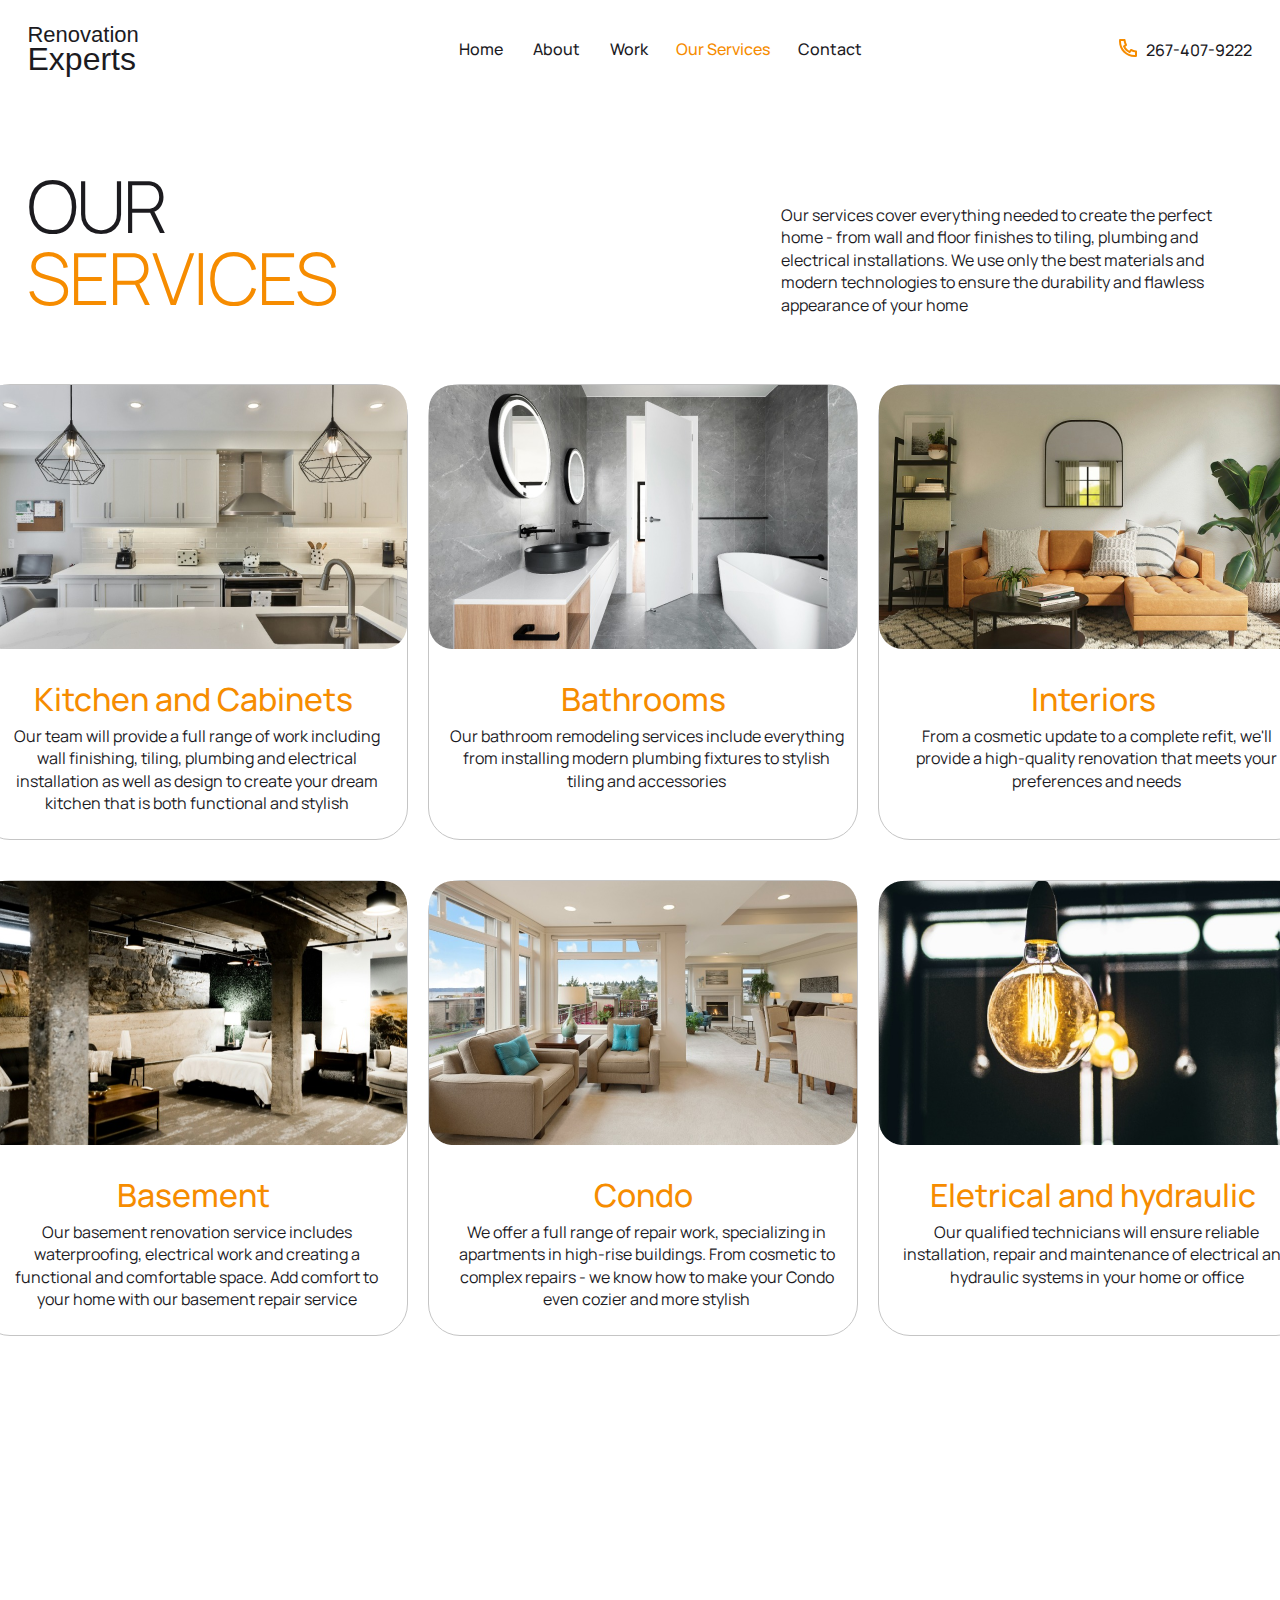
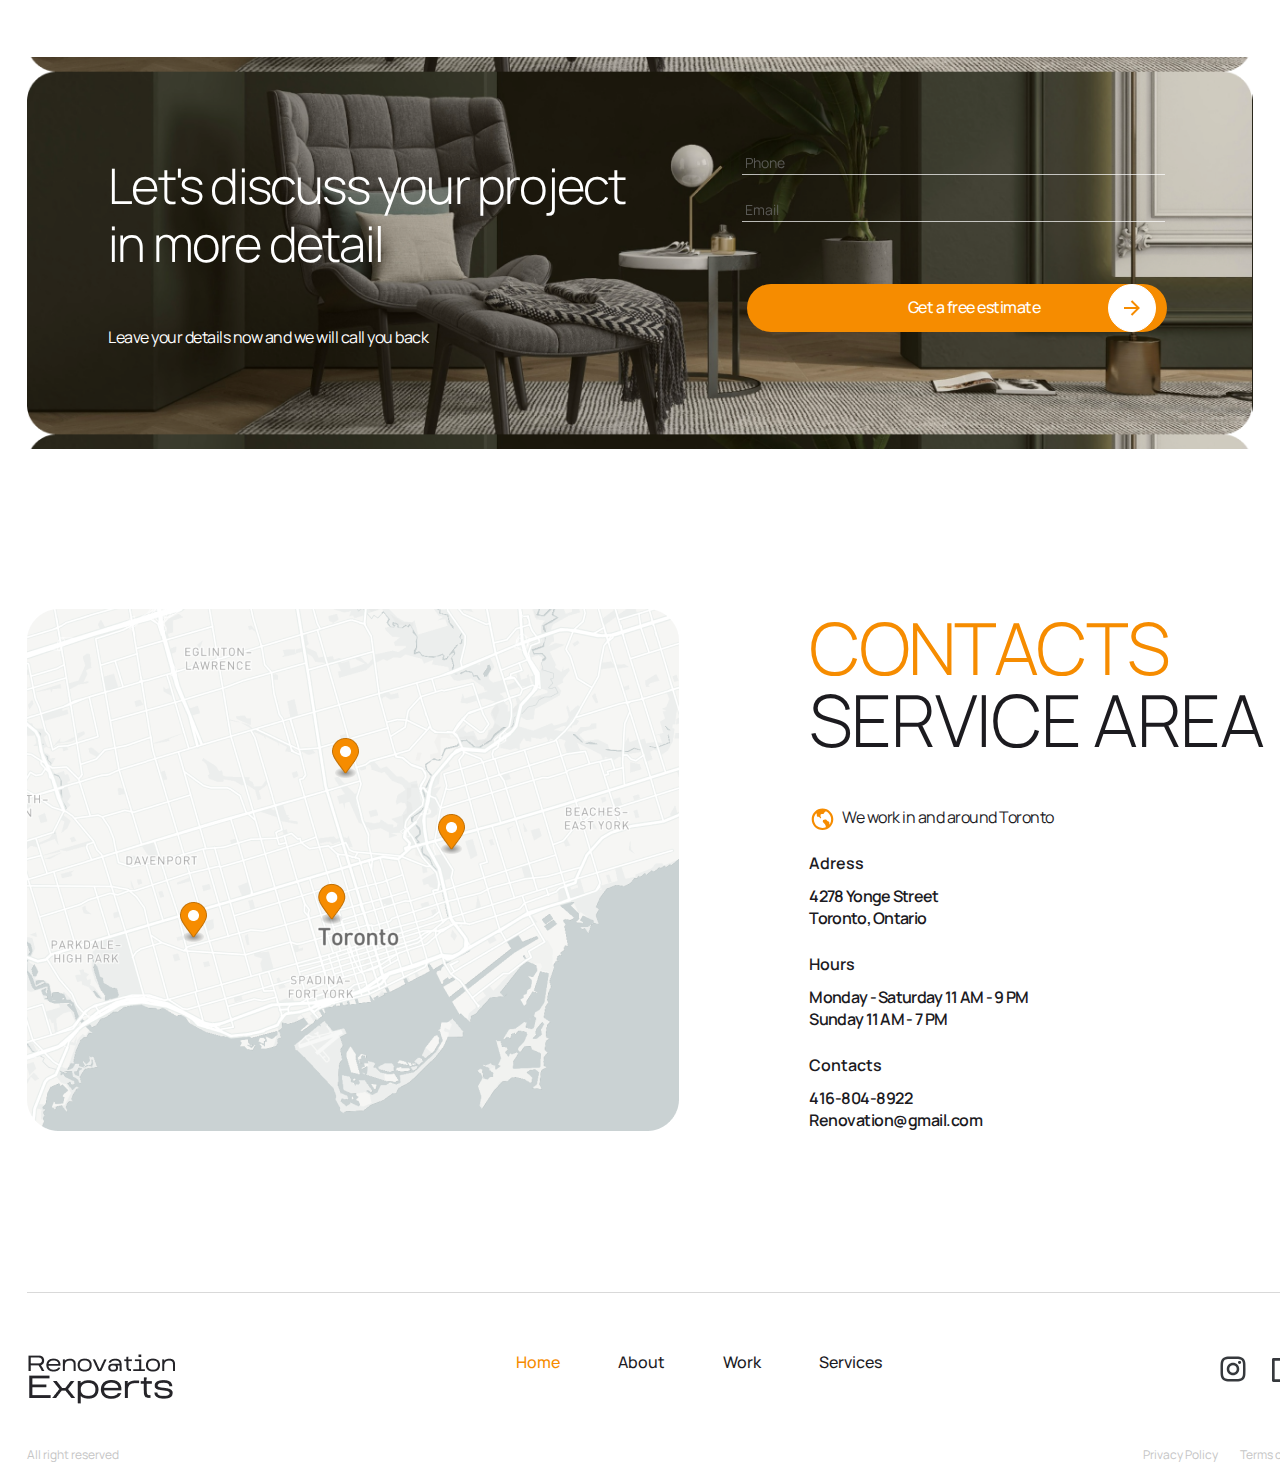
==== service.html @ d29ca3a8 "added main files" ====
<!DOCTYPE html>
<html lang="en">
<head>
	<meta charset="UTF-8">
	<meta name="viewport" content="width=device-width, initial-scale=1.0">
	<title>Renovation Experts</title>
	<link href="https://fonts.cdnfonts.com/css/kharkiv-tone" rel="stylesheet">
	<link rel="preconnect" href="https://fonts.googleapis.com">
	<link rel="preconnect" href="https://fonts.gstatic.com" crossorigin>
	<link href="https://fonts.googleapis.com/css2?family=Manrope:wght@200..800&display=swap" rel="stylesheet">
	<link href="https://fonts.cdnfonts.com/css/manrope" rel="stylesheet">
	<link rel="stylesheet" href="./styles/index.css">
	<link rel="stylesheet" href="./styles/service.css">
</head>
<body>
<div class="wrapper">
	<header>
		<p>Renovation <br><span>Experts</span></p>
		<p class="header-title"></p>
		<div class="navigation">
			<nav>
				<ul>
					<li class="burger_link">
						<a href="./index.html">Home</a>
					</li>
					<li class="burger_link"><a href="./index.html#About">About</a></li>
					<li class="burger_link"><a href="./index.html#Work">Work</a></li>
					<li class="burger_link nav-link"><a href="#Services" class="active">Our Services</a></li>
					<li class="burger_link nav-link"><a href="#Contact">Contact</a></li>
				</ul>
			</nav>
			<div class="phone"><span></span><a href="tel:267-407-9222" target="_blank">267-407-9222</a></div>
		</div>
	</header>
	<main class="service" id="Services">
		<div class="service-content">
			<h2>Our<span> Services</span></h2>
			<p class="service-title">Our services cover everything needed to create the perfect home - from wall and floor
				finishes to tiling, plumbing and electrical installations. We use only the best materials and modern
				technologies to ensure the durability and flawless appearance of your home</p>
		</div>
		<div class="service-box">
			<div class="service-border">
				<img src="./assets/img-10.png" alt="image-10">
				<h4 class="names">Kitchen and Cabinets</h4>
				<p class="description">Our team will provide a full range of work including wall finishing, tiling, plumbing and
					electrical installation as well as design to create your dream kitchen that is both functional and stylish</p>
			</div>
			<div class="service-border">
				<img src="./assets/img-11.png" alt="image-11">
				<h4 class="names">Bathrooms</h4>
				<p class="description">Our bathroom remodeling services include everything from installing modern plumbing
					fixtures to stylish tiling and accessories</p>
			</div>
			<div class="service-border">
				<img src="./assets/img-12.png" alt="image-12">
				<h4 class="names">Interiors</h4>
				<p class="description">From a cosmetic update to a complete refit, we'll provide a high-quality renovation that
					meets your preferences and needs</p>
			</div>
			<div class="service-border">
				<img src="./assets/img-13.png" alt="image-13">
				<h4 class="names">Basement</h4>
				<p class="description">Our basement renovation service includes waterproofing, electrical work and creating a
					functional and comfortable space. Add comfort to your home with our basement repair service</p>
			</div>
			<div class="service-border">
				<img src="./assets/img-14.png" alt="image-14">
				<h4 class="names">Condo</h4>
				<p class="description">We offer a full range of repair work, specializing in apartments in high-rise buildings.
					From cosmetic to complex repairs - we know how to make your Condo even cozier and more stylish</p>
			</div>
			<div class="service-border">
				<img src="./assets/img-15.png" alt="image-15">
				<h4 class="names">Eletrical and hydraulic</h4>
				<p class="description">Our qualified technicians will ensure reliable installation, repair and maintenance of
					electrical and hydraulic systems in your home or office</p>
			</div>
		</div>
	</main>
	<div class="information">
		<div class="call-back">
			<p class="discuss">Let's discuss your project in more detail</p>
			<p class="details">Leave your details now and we will call you back</p>
		</div>
		<form class="form" action="#" id="myForm" method="POST">
			<label for="phoneInput"></label>
			<input type="tel" id="phoneInput" pattern="[0-9]*" title="Please enter only digits" placeholder="Phone"
						 onfocus="clearValue(this)" onblur="resetValue(this)" required>

			<label for="emailInput"></label>
			<input type="email" id="emailInput" pattern="[a-zA-Z0-9._%+-]+@[a-zA-Z0-9.-]+\.[a-zA-Z]{2,}"
						 title="Please enter a valid email address" placeholder="Email" onfocus="clearValue(this)"
						 onblur="resetValue(this)" required>
			<button class="form-btn" type="submit">Get a free estimate
				<svg width="48" height="48" viewBox="0 0 48 48" fill="none" xmlns="http://www.w3.org/2000/svg">
					<rect x="0.5" y="0.5" width="47" height="47" rx="23.5" fill="white"/>
					<rect x="0.5" y="0.5" width="47" height="47" rx="23.5" stroke="white"/>
					<g clip-path="url(#clip0_41_65)">
						<path
							d="M28.172 22.9999L22.808 17.6359L24.222 16.2219L32 23.9999L24.222 31.7779L22.808 30.3639L28.172 24.9999H16V22.9999H28.172Z"
							fill="#F68C00"/>
					</g>
					<defs>
						<clipPath id="clip0_41_65">
							<rect width="24" height="24" fill="white" transform="translate(12 12)"/>
						</clipPath>
					</defs>
				</svg>
			</button>
		</form>
	</div>
	<section id="Contact" class="our-contacts">
		<div class="contacts">
			<div>
				<img src="./assets/img-9.png" alt="image-9">
			</div>
			<div class="contacts-wrapper">
				<h2><span>contacts</span><br>
					service area</h2>
				<p class="city">
					<svg width="24" height="25" viewBox="0 0 24 25" fill="#F68C00" xmlns="http://www.w3.org/2000/svg">
						<mask id="mask0_1_229" mask-type="luminance" maskUnits="userSpaceOnUse" x="0" y="0" width="24" height="25">
							<path d="M24 0.326H0V24.326H24V0.326Z" fill="white"/>
						</mask>
						<g mask="url(#mask0_1_229)">
							<path
								d="M6.235 6.77917C4.96 8.10246 4.1795 9.82432 4.02457 11.6553C3.86964 13.4864 4.34977 15.3149 5.38426 16.8336C6.41874 18.3523 7.94451 19.4686 9.70511 19.9948C11.4657 20.521 13.3538 20.4251 15.052 19.7232C15.167 18.9732 14.915 18.2532 14.812 18.0012C14.582 17.4412 13.824 16.4842 12.559 15.1572C12.221 14.8022 12.243 14.5292 12.364 13.7202L12.377 13.6292C12.459 13.0752 12.597 12.7472 14.462 12.4512C15.41 12.3012 15.659 12.6792 16.004 13.2042L16.12 13.3762C16.448 13.8562 16.691 13.9662 17.058 14.1322C17.223 14.2072 17.428 14.3022 17.703 14.4572C18.355 14.8302 18.355 15.2512 18.355 16.1732V16.2782C18.355 16.6692 18.317 17.0132 18.257 17.3122C19.0244 16.3491 19.5591 15.2219 19.8196 14.0184C20.0801 12.8148 20.0593 11.5674 19.7588 10.3732C19.4584 9.17901 18.8863 8.07028 18.0873 7.13331C17.2883 6.19634 16.2838 5.45643 15.152 4.97117C14.599 5.34417 13.84 5.87317 13.575 6.23617C13.44 6.42117 13.248 7.36817 12.625 7.44617C12.463 7.46617 12.244 7.45217 12.012 7.43717C11.39 7.39717 10.54 7.34217 10.268 8.08117C10.095 8.54917 10.065 9.82117 10.624 10.4812C10.714 10.5862 10.731 10.7812 10.67 11.0002C10.59 11.2872 10.429 11.4622 10.378 11.4982C10.282 11.4422 10.09 11.2192 9.959 11.0682C9.646 10.7032 9.254 10.2482 8.748 10.1082C8.564 10.0572 8.362 10.0152 8.165 9.97317C7.616 9.85817 6.995 9.72717 6.85 9.41917C6.744 9.19317 6.745 8.88217 6.745 8.55417C6.745 8.13717 6.745 7.66617 6.541 7.20917C6.47008 7.04608 6.36585 6.89961 6.235 6.77917ZM12 22.3262C6.477 22.3262 2 17.8492 2 12.3262C2 6.80317 6.477 2.32617 12 2.32617C17.523 2.32617 22 6.80317 22 12.3262C22 17.8492 17.523 22.3262 12 22.3262Z"/>
						</g>
					</svg>
					We work in and around Toronto
				</p>
				<p class="adress">Adress</p>
				<p class="main-city">4278 Yonge Street<br>
					Toronto, Ontario</p>
				<p class="hours">Hours</p>
				<p class="schedule">Monday - Saturday 11 AM - 9 PM<br>
					Sunday 11 AM - 7 PM</p>
				<p class="contact">Contacts</p>
				<p class="phone-email">416-804-8922<br>
					Renovation@gmail.com</p>
			</div>
		</div>
	</section>
	<footer class="footer">
		<div class="footer-wrapper">
			<img src="./assets/Frame%202.jpg" alt="">
			<p class="header-title"></p>
			<div class="navigation">
				<nav>
					<ul class="footer-nav">
						<li class="burger_link">
							<a href="./index.html" class="active">Home</a>
						</li>
						<li class="burger_link"><a href="./index.html#About">About</a></li>
						<li class="burger_link"><a href="./index.html#Work">Work</a></li>
						<li class="burger_link"><a href="#Services">Services</a></li>
					</ul>
				</nav>
				<div class="icon">
					<svg width="30" height="30" viewBox="0 0 30 30" fill="none" xmlns="http://www.w3.org/2000/svg">
						<g clip-path="url(#clip0_1_191)">
							<path
								d="M15 11.25C14.0054 11.25 13.0516 11.6451 12.3483 12.3483C11.6451 13.0516 11.25 14.0054 11.25 15C11.25 15.9946 11.6451 16.9484 12.3483 17.6517C13.0516 18.3549 14.0054 18.75 15 18.75C15.9946 18.75 16.9484 18.3549 17.6517 17.6517C18.3549 16.9484 18.75 15.9946 18.75 15C18.75 14.0054 18.3549 13.0516 17.6517 12.3483C16.9484 11.6451 15.9946 11.25 15 11.25ZM15 8.75C16.6576 8.75 18.2473 9.40848 19.4194 10.5806C20.5915 11.7527 21.25 13.3424 21.25 15C21.25 16.6576 20.5915 18.2473 19.4194 19.4194C18.2473 20.5915 16.6576 21.25 15 21.25C13.3424 21.25 11.7527 20.5915 10.5806 19.4194C9.40848 18.2473 8.75 16.6576 8.75 15C8.75 13.3424 9.40848 11.7527 10.5806 10.5806C11.7527 9.40848 13.3424 8.75 15 8.75ZM23.125 8.4375C23.125 8.8519 22.9604 9.24933 22.6674 9.54235C22.3743 9.83538 21.9769 10 21.5625 10C21.1481 10 20.7507 9.83538 20.4576 9.54235C20.1646 9.24933 20 8.8519 20 8.4375C20 8.0231 20.1646 7.62567 20.4576 7.33265C20.7507 7.03962 21.1481 6.875 21.5625 6.875C21.9769 6.875 22.3743 7.03962 22.6674 7.33265C22.9604 7.62567 23.125 8.0231 23.125 8.4375ZM15 5C11.9075 5 11.4025 5.00875 9.96375 5.0725C8.98375 5.11875 8.32625 5.25 7.71625 5.4875C7.17375 5.6975 6.7825 5.94875 6.36625 6.36625C5.97501 6.74425 5.67419 7.20573 5.48625 7.71625C5.24875 8.32875 5.1175 8.985 5.0725 9.96375C5.0075 11.3438 5 11.8263 5 15C5 18.0925 5.00875 18.5975 5.0725 20.0362C5.11875 21.015 5.25 21.6737 5.48625 22.2825C5.69875 22.8263 5.94875 23.2175 6.36375 23.6325C6.785 24.0525 7.17625 24.3037 7.71375 24.5112C8.33125 24.75 8.98875 24.8825 9.96375 24.9275C11.3438 24.9925 11.8263 25 15 25C18.0925 25 18.5975 24.9912 20.0362 24.9275C21.0138 24.8812 21.6725 24.75 22.2825 24.5138C22.8237 24.3025 23.2175 24.0513 23.6325 23.6362C24.0538 23.215 24.305 22.8238 24.5125 22.2863C24.75 21.67 24.8825 21.0112 24.9275 20.0362C24.9925 18.6562 25 18.1737 25 15C25 11.9075 24.9912 11.4025 24.9275 9.96375C24.8812 8.98625 24.75 8.32625 24.5125 7.71625C24.3241 7.20625 24.0238 6.74495 23.6337 6.36625C23.2559 5.97481 22.7944 5.67396 22.2837 5.48625C21.6712 5.24875 21.0138 5.1175 20.0362 5.0725C18.6562 5.0075 18.1737 5 15 5ZM15 2.5C18.3962 2.5 18.82 2.5125 20.1525 2.575C21.4837 2.6375 22.39 2.84625 23.1875 3.15625C24.0125 3.47375 24.7075 3.90375 25.4025 4.5975C26.0381 5.22237 26.5299 5.97824 26.8438 6.8125C27.1525 7.60875 27.3625 8.51625 27.425 9.8475C27.4838 11.18 27.5 11.6038 27.5 15C27.5 18.3962 27.4875 18.82 27.425 20.1525C27.3625 21.4837 27.1525 22.39 26.8438 23.1875C26.5308 24.0222 26.0389 24.7783 25.4025 25.4025C24.7775 26.0379 24.0216 26.5297 23.1875 26.8438C22.3912 27.1525 21.4837 27.3625 20.1525 27.425C18.82 27.4838 18.3962 27.5 15 27.5C11.6038 27.5 11.18 27.4875 9.8475 27.425C8.51625 27.3625 7.61 27.1525 6.8125 26.8438C5.97791 26.5306 5.22191 26.0387 4.5975 25.4025C3.96176 24.7777 3.46991 24.0218 3.15625 23.1875C2.84625 22.3912 2.6375 21.4837 2.575 20.1525C2.51625 18.82 2.5 18.3962 2.5 15C2.5 11.6038 2.5125 11.18 2.575 9.8475C2.6375 8.515 2.84625 7.61 3.15625 6.8125C3.46905 5.97772 3.961 5.22165 4.5975 4.5975C5.22209 3.96154 5.97804 3.46966 6.8125 3.15625C7.61 2.84625 8.515 2.6375 9.8475 2.575C11.18 2.51625 11.6038 2.5 15 2.5Z"
								fill="#36393D"/>
						</g>
						<defs>
							<clipPath id="clip0_1_191">
								<rect width="30" height="30" fill="white"/>
							</clipPath>
						</defs>
					</svg>
					<svg width="32" height="32" viewBox="0 0 32 32" fill="none" xmlns="http://www.w3.org/2000/svg">
						<path
							d="M18.6667 25.3333H25.3333V6.66667H6.66667V25.3333H16V18.6667H13.3333V16H16V13.7947C16 12.012 16.1867 11.3653 16.5333 10.7133C16.8748 10.0682 17.4026 9.54092 18.048 9.2C18.5573 8.92667 19.1907 8.76267 20.2973 8.692C20.736 8.664 21.304 8.69867 22.0013 8.79867V11.332H21.3333C20.1107 11.332 19.6053 11.3893 19.304 11.5507C19.1242 11.6431 18.9778 11.7895 18.8853 11.9693C18.7253 12.2707 18.6667 12.5693 18.6667 13.7933V16H22L21.3333 18.6667H18.6667V25.3333ZM5.33333 4H26.6667C27.0203 4 27.3594 4.14048 27.6095 4.39052C27.8595 4.64057 28 4.97971 28 5.33333V26.6667C28 27.0203 27.8595 27.3594 27.6095 27.6095C27.3594 27.8595 27.0203 28 26.6667 28H5.33333C4.97971 28 4.64057 27.8595 4.39052 27.6095C4.14048 27.3594 4 27.0203 4 26.6667V5.33333C4 4.97971 4.14048 4.64057 4.39052 4.39052C4.64057 4.14048 4.97971 4 5.33333 4Z"
							fill="#36393D"/>
					</svg>
					<svg width="32" height="32" viewBox="0 0 32 32" fill="none" xmlns="http://www.w3.org/2000/svg">
						<path
							d="M26.1412 9.32634C26.0398 8.92901 25.7518 8.62901 25.4225 8.53701C24.8398 8.37301 21.9998 7.99967 15.9998 7.99967C9.99984 7.99967 7.1625 8.37301 6.5745 8.53701C6.24917 8.62767 5.96117 8.92767 5.8585 9.32634C5.71317 9.89167 5.33317 12.261 5.33317 15.9997C5.33317 19.7383 5.71317 22.1063 5.8585 22.6743C5.95984 23.0703 6.24784 23.3703 6.57584 23.461C7.1625 23.6263 9.99984 23.9997 15.9998 23.9997C21.9998 23.9997 24.8385 23.6263 25.4252 23.4623C25.7505 23.3717 26.0385 23.0717 26.1412 22.673C26.2865 22.1077 26.6665 19.733 26.6665 15.9997C26.6665 12.2663 26.2865 9.89301 26.1412 9.32634ZM28.7238 8.66367C29.3332 11.0397 29.3332 15.9997 29.3332 15.9997C29.3332 15.9997 29.3332 20.9597 28.7238 23.3357C28.3852 24.649 27.3945 25.6823 26.1398 26.0317C23.8612 26.6663 15.9998 26.6663 15.9998 26.6663C15.9998 26.6663 8.1425 26.6663 5.85984 26.0317C4.59984 25.677 3.6105 24.645 3.27584 23.3357C2.6665 20.9597 2.6665 15.9997 2.6665 15.9997C2.6665 15.9997 2.6665 11.0397 3.27584 8.66367C3.6145 7.35034 4.60517 6.31701 5.85984 5.96767C8.1425 5.33301 15.9998 5.33301 15.9998 5.33301C15.9998 5.33301 23.8612 5.33301 26.1398 5.96767C27.3998 6.32234 28.3892 7.35434 28.7238 8.66367ZM13.3332 20.6663V11.333L21.3332 15.9997L13.3332 20.6663Z"
							fill="#36393D"/>
					</svg>
				</div>
			</div>
		</div>
		<div class="privacy">
			<p>All right reserved</p>
			<p class="policy">Privacy Policy <span>Terms of service</span></p>
		</div>
	</footer>
</div>
<script src="script.js" defer></script>
</body>
</html>
---- styles/index.css ----
*,
*::before,
*::after {
    margin: 0;
    padding: 0;
    border: 0;
    scroll-behavior: smooth;
}

a {
    font-family: 'Manrope', sans-serif;
    font-size: 16px;
    font-weight: 500;
    line-height: 14.56px;
    text-decoration: none;
    color: inherit;
}

ol,
ul {
    list-style: none;
}

body {
    display: flex;
    justify-content: center;
    color: #1C1B1F;
    margin: 0;

}

.wrapper {
    width: 1440px;
    display: flex;
    flex-direction: column;
    align-items: center;
}

header {
    width: 91.9%;
    height: 100px;
    display: flex;
    flex-direction: row;
    align-items: center;
    justify-content: space-between;
}

header p {
    font-family: 'Kharkiv Tone', sans-serif;
    font-size: 22px;
    font-weight: 400;
    line-height: 20.02px;

}

header p > span {
    font-family: 'Kharkiv Tone', sans-serif;
    font-size: 32px;
    line-height: 29.12px;
    color: #1C1B1F;

}

.main {
    width: 91.9%;
    height: 828px;
    gap: 40px;
    margin-left: 0;
    margin-top: 38px;
}

.main h1 {
    font-family: 'Manrope', sans-serif;
    font-size: 120px;
    font-weight: 300;
    line-height: 120px;
    text-transform: uppercase;
    letter-spacing: -2.8px;

}

.main h1 > span {
    color: #F68C00;
    letter-spacing: -2.8px;
}

span {
    color: #F68C00;
}

.main p {
    width: 540px;
    font-family: 'Manrope', sans-serif;
    font-size: 16px;
    font-weight: 300;
    line-height: 22.4px;
    margin-top: 34px;
    margin-bottom: 40px;
    letter-spacing: -0.3px
}

.main-content {
    display: flex;
    flex-direction: row;
    justify-content: space-between;
}

.main-img {
    width: 100%;
}

.main-btn {
    margin-top: 63px;
    width: 200px;
    height: 57px;
    border-radius: 55px;
    background: #F68C00;
    display: flex;
    align-items: center;
    padding-right: 5px;
    padding-top: 4.8px;
    padding-left: 31.5px;
    cursor: pointer;
}

.main-btn:hover {
    background-color: #F68C00;
    color: white;
    box-shadow: 0 0 5px rgba(0, 0, 0, 0.5);
}

.main-btn p {
    color: #FFFFFF;
    font-family: 'Manrope', sans-serif;
    font-size: 15.1px;
    font-weight: 500;
    line-height: 21.86px;
    padding-top: 0.5px;
}

.navigation {
    display: flex;
    flex-direction: row;
    align-items: center;
    justify-content: space-between;
    width: 65%;
    font-weight: 700;
}

.burger_link {
    padding-left: 3px;
}

nav > ul {
    display: flex;
    flex-direction: row;
    justify-content: space-between;
    align-items: center;
    width: 406px;
}

.nav-link {
    margin-left: -2px;
}

.phone {
    width: 136px;
    height: 28px;
    display: flex;
    flex-direction: row;
    justify-content: space-between;
    font-size: 16px;
    align-items: center;
}

.phone > span {
    background-image: url("../assets/phone-line.svg");
    width: 24px;
    height: 24px;
    background-size: 100%;
    background-position: center;
    display: block;
    align-self: start;
}

.burger_link,
.phone {
    color: #1C1B1F;
}

.navigation nav ul li a.active {
    color: #F68C00;
}

.navigation nav ul li a {
    color: #1C1B1F;
}

.about,
.our-services,
.our-reviews,
.our-contacts {
    width: 91.9%;
}

.about-us {
    width: 100%;
    display: flex;
    flex-direction: row;
    margin-top: 158px;
    justify-content: space-between;
    margin-bottom: 157px;
}

.about-us h2 {
    font-family: 'Manrope', sans-serif;
    font-size: 70px;
    font-weight: 300;
    line-height: 72px;
    text-transform: uppercase;
    letter-spacing: -2px;
}

.about-us h2 > span {
    letter-spacing: -1px;
}

.section-content {
    display: flex;
    flex-direction: row;
    justify-content: space-between;
    width: 652px;
}

.section-title {
    width: 652px;
    height: 332px;
}

.section-title p {
    font-family: 'Manrope', sans-serif;
    font-size: 19px;
    font-weight: 400;
    line-height: 28px;
    margin-top: -3px;
}

.section-title > .paragraph {
    margin-top: 10px;
}

.total {
    margin-top: 30px;
    font-family: 'Manrope', sans-serif;
    font-size: 65px;
    font-weight: 300;
    line-height: 64px;
    margin-left: -1px;
    letter-spacing: 0.5px;
}

.counter {
    display: flex;
    flex-direction: column;
}

.years p {
    margin-left: -4px;
    margin-top: 4px;
}

.tot-years {
    margin-left: -8px;
}

.count-area {
    padding-left: 103px;
}

.area {
    padding-left: 85px;
    margin-top: 7px;
}

.projects p {
    width: 250px;
    margin-left: 2px;
    margin-top: 4px;
    font-family: 'Manrope', sans-serif;
    font-size: 19px;
    font-weight: 400;
    line-height: 28px;
}

.total span {
    font-family: 'Manrope', sans-serif;

}

.image {
    display: flex;
    margin-top: 66px;
}

.review-img {
    height: 440px;
    width: 316px;
    border-radius: 32px;
    background-size: cover;
    background-position: center;
    image-rendering: pixelated;
}

.reviews_inner img {
    height: 440px;
    width: 316px;
    image-rendering: pixelated;
}

.reviews_inner {
    width: 100%;
    overflow-x: auto;
    overflow-y: hidden;
    padding-bottom: 40px;
    display: flex;
    flex-direction: row;
    gap: 20px;
}

.image-wrapper {
    position: relative;
    display: inline-block;
}

.arrow {
    position: absolute;
    top: 17px;
    right: 17px;
    cursor: pointer;
}

.arrow img {
    width: 36px;
    height: 36px;
}

.review-img {
    width: 316px;
    transition: width 0.3s ease;
}

.reviews_inner::-webkit-scrollbar {
    height: 4px;
    border-radius: 12px;
    background: #f2f2f2;
    color: #f68c00;
}

.reviews_inner::-webkit-scrollbar-thumb {
    background: #f68c00;
    border-radius: 5px;
    min-width: 50px;
    min-height: 50px;
    cursor: pointer;
}

.text-content {
    display: none;
    transition: all 0.8s ease;
}

.expanded {
    display: block;
    margin-top: 10px;
}

.transform-wrapper {
    width: 100%;
    overflow-x: hidden;
}

.transform {
    border-top: 1px solid black;
    overflow: hidden;
    white-space: nowrap;
    position: relative;
    left: 0;
    width: 100%;
    font-family: 'Manrope', sans-serif;
    font-size: 72px;
    font-weight: 300;
    line-height: 100.8px;
    text-transform: uppercase;
    gap: 50px;
    height: 99px;
}

.transform p {
    height: 80px;
    padding-left: 60px;
}

.reverse {
    width: 100%;
    color: #F68C00;
    border-bottom: 1px solid black;
    height: 99px;
}

.transform p {
    display: inline-block;
    margin: 0;
    animation: moveLeft 5s linear infinite;
}

.transform.reverse p {
    animation: moveRight 5s linear infinite;
}

@keyframes moveLeft {
    0% {
        transform: translateX(100%);
    }
    100% {
        transform: translateX(-100%);
    }
}

@keyframes moveRight {
    0% {
        transform: translateX(-100%);
    }
    100% {
        transform: translateX(100%);
    }
}

.work-img {
    width: 91.9%;
}

.our-work {
    font-family: 'Manrope', sans-serif;
    font-size: 70px;
    font-weight: 300;
    line-height: 72px;
    text-transform: uppercase;
    letter-spacing: -2px;
    margin-top: 160px;
}

.about-us span {
    letter-spacing: 1px;
    margin-left: 3px;
}

.services {
    width: 91.9%;
    margin-top: 163px;
    display: flex;
    flex-direction: row;
    justify-content: space-between;
    gap: 347px;
}

.services h2 {
    font-family: 'Manrope', sans-serif;
    font-size: 70px;
    font-weight: 300;
    line-height: 72px;
    text-transform: uppercase;
    letter-spacing: -0.5px;
}

.container {
    border-top: 1px solid black;
    margin-top: -3px;
}

.main-container {
    width: 652px;
}

.container-content {
    display: flex;
    flex-direction: row;
    justify-content: space-between;
    margin-bottom: 15px;
}

.container-content p > span {
    margin-left: 1px;
    margin-right: 1px;
}

.container p {
    font-family: 'Manrope', sans-serif;
    font-size: 35px;
    font-weight: 300;
    line-height: 36px;
    paragraph: 10px;
    margin-top: 30px;
    margin-bottom: 10px;
}

.offers {
    letter-spacing: -1px;
    width: 501px;
    padding-left: 28px;

}

.text-content {
    margin-top: -7px;
    width: 434px;
    font-family: 'Manrope', sans-serif;
    font-size: 16px;
    font-weight: 400;
    line-height: 22.4px;

}

.last-container {
    border-bottom: 1px solid black;
}

.toggle-btn {
    font-family: 'Manrope', sans-serif;
    font-size: 60px;
    font-weight: 200;
    margin-top: 7px;
    padding-left: 20px;
    transition: all 0.5s ease;
    cursor: pointer;
}

.reviews {
    width: 91.9%;
    margin-top: 230px;
}

.reviews h2 {
    font-family: 'Manrope', sans-serif;
    font-size: 72px;
    font-weight: 300;
    line-height: 72px;
    text-transform: uppercase;
    letter-spacing: -2.5px;
}

.reviews h2 > span {
    letter-spacing: -1.5px;
}

.reviews-about__us {
    margin-top: 70px;
    margin-left: 3px;
    display: flex;
    flex-direction: row;
    width: 100%;
    height: 448px;
    gap: 17px;
    justify-content: center;
}

.reviews-border {
    width: 428px;
    border-radius: 32px;
    border: 1px solid #C5C5C5;
    padding: 29px 20px 30px 20px;
}

.reviews-content {
    margin-top: 25px;
    width: 388px;
    height: 110px;
    font-family: 'Manrope', sans-serif;
    font-size: 15px;
    font-weight: 400;
    line-height: 22.4px;
    position: relative;
}

.hidden-text {
    display: none;
}

.reviews-content span {
    color: #1C1B1F;
}

.read-more {
    font-size: 30px;
    margin-left: 375px;
    margin-top: -27px;
    position: absolute;
    color: black;
    padding: 0 5px;
    cursor: pointer;
}

.read-txt {
    margin-left: 260px;
}

.reviews-author {
    margin-top: 43px;
    font-family: 'Manrope', sans-serif;
    font-size: 20px;
    font-weight: 500;
    line-height: 28px;
    letter-spacing: -1px;
}

.reviews-users {
    display: flex;
    flex-direction: row;
}

.reviews-data {
    margin-top: 50px;
    margin-left: 10px;
    font-family: 'Manrope', sans-serif;
    font-size: 14px;
    font-weight: 400;
    line-height: 19.6px;
}

.information {
    margin-top: 161px;
    background-image: url("../assets/img-8.png");
    width: 91.9%;
    height: 392px;
    background-size: 100%;
    background-position: center;
    display: flex;
    flex-direction: row;
    justify-content: space-evenly;
}

.discuss {
    font-family: 'Manrope', sans-serif;
    font-size: 49px;
    font-weight: 300;
    line-height: 57.6px;
    color: #FFFFFF;
    width: 533px;
    height: 116px;
    padding-top: 100px;
    letter-spacing: -1.8px;
    margin-left: -15px;
}

.details {
    font-family: 'Manrope', sans-serif;
    font-size: 16px;
    font-weight: 400;
    line-height: 22.4px;
    color: #FFFFFF;
    margin-top: 53px;
    margin-left: -15px;
    letter-spacing: -0.5px;
}

.form {
    margin-top: 83px;
    display: flex;
    flex-direction: column;
    gap: 12.5px;
    width: 420px;
    height: 192px;
}

.form input {
    background: transparent;
    border-bottom: 1px solid;
    color: #FFFFFF;
    width: 420px;
    height: 25px;
    margin-left: 5px;
}

.form input[type="tel"],
.form input[type="email"] {
    color: #FFFFFF;
    padding-bottom: 2px;
    padding-left: 3px;
    font-family: 'Manrope', sans-serif;
    font-size: 14px;
    font-weight: 400;
    line-height: 20px;
    opacity: 70%;
}


.form input[type="tel"]:not(:focus):empty::before,
.form input[type="email"]:not(:focus):empty::before {
    content: attr(value);
    color: #FFFFFF;
}

.form-btn {
    width: 420px;
    height: 85px;
    gap: 68px;
    margin-top: 50px;
    margin-left: 10px;
    background: #F68C00;
    color: #FFFFFF;
    border-radius: 55px;
    display: flex;
    justify-content: center;
    align-items: center;
    font-family: 'Manrope', sans-serif;
    font-size: 16px;
    font-weight: 500;
    line-height: 21.86px;
    padding-left: 150px;
    letter-spacing: -0.5px;
    cursor: pointer;
}

.form-btn:hover {
    background-color: #F68C00;
    color: white;
    box-shadow: 0 0 5px rgb(255, 255, 255);
}

.contacts {
    width: 1324px;
    margin-top: 160px;
    display: flex;
    flex-direction: row;
    gap: 130px;
}

.contacts-wrapper {
    width: 540px;
    height: 523px;
}

.contacts-wrapper h2 {
    font-family: 'Manrope', sans-serif;
    font-size: 72px;
    font-weight: 300;
    line-height: 72px;
    text-transform: uppercase;
    margin-top: 3px;
    letter-spacing: -1.3px;
    margin-bottom: 50px;
}

.contacts-wrapper h2 > span {
    letter-spacing: -1.8px;
}

.city > svg {
    margin-right: 6px;
    width: 27px;
    height: 27px;
}

.city {
    display: flex;
    flex-direction: row;
    font-family: 'Manrope', sans-serif;
    font-size: 16px;
    font-weight: 400;
    line-height: 22px;
    letter-spacing: -0.5px;
    margin-bottom: 18px;
}

.adress,
.hours,
.contact {
    font-family: 'Manrope', sans-serif;
    font-size: 16px;
    font-weight: 600;
    line-height: 24px;
}

.main-city,
.schedule,
.phone-email {
    font-family: 'Manrope', sans-serif;
    font-size: 16px;
    font-weight: 600;
    line-height: 22.4px;
    margin-top: 10px;
    letter-spacing: -0.7px;
}

.hours,
.contact {
    margin-top: 22px;
}

.phone-email {
    letter-spacing: -0.5px;
}

.footer {
    width: 91.9%;
}

.footer-wrapper {
    margin-top: 157px;
    width: 1325px;
    height: 171px;
    display: flex;
    align-items: center;
    justify-content: space-between;
    border-top: 1px solid #D9D9D9;
}

.footer-nav {
    display: flex;
    flex-direction: row;
    justify-content: space-evenly;
    gap: 33px;
    margin-top: -25px;
}

.footer-nav > .burger_link {
    margin-left: 7px;

}

.icon {
    margin-left: 207px;
    margin-top: -17px;
    display: flex;
    flex-direction: row;
    gap: 20px;
    cursor: pointer;
}

.privacy {
    width: 1324px;
    height: 21px;
    display: flex;
    justify-content: space-between;
}

.privacy p {
    font-family: 'Manrope', sans-serif;
    font-size: 12px;
    font-weight: 400;
    line-height: 21px;
    color: #C5C5C5;
}

.privacy {
    margin-top: -20px;
}

.policy {
    width: 208px;
    margin-left: -150px;
    gap: 30px;
}

.policy span {
    color: #C5C5C5;
    margin-left: 20px;
}

/*@media screen and (max-width: 1305px) {*/
/*    .wrapper {*/
/*        width: 90%; !* Используем относительную ширину или другое значение по вашему усмотрению *!*/
/*        max-width: 1305px; !* Максимальная ширина *!*/
/*    }*/

/*    .transform-wrapper {*/
/*        width: 100%;*/
/*        max-width: 1305px;*/
/*    }*/

/*    .transform {*/

/*        width: 100%;*/
/*        max-width: 1305px;*/
/*    }*/

/*    .reverse {*/
/*        width: 100%;*/
/*        max-width: 1305px;*/
/*    }*/

/*    .reviews_inner {*/
/*        width: 100%;*/
/*        !*max-width: 1305px;*!*/
/*    }*/

/*    .services {*/
/*        gap: 100px;*/
/*    }*/

/*    !*.reviews-about__us {*!*/
/*    !*    width: 90%; !* Уменьшаем ширину контейнера *!*!*/
/*    !*    height: auto; !* Позволяет контейнеру изменять высоту в зависимости от содержимого *!*!*/
/*    !*    flex-wrap: wrap; !* Переносим элементы на новую строку при необходимости *!*!*/
/*    !*    justify-content: flex-start;*!*/

/*    !*}*!*/
/*}*/
---- styles/service.css ----
.service {
    width: 91.9%;
    margin-top: 70px;
}

.service-content {
    display: flex;
    flex-direction: row;
    justify-content: space-between;
    width: 100%;
    height: 144px;
    margin-bottom: 70px;
}

.service-content h2 {
    font-family: 'Manrope', sans-serif;
    font-size: 72px;
    font-weight: 300;
    line-height: 72px;
    text-transform: uppercase;
    letter-spacing: -2.5px;
    width: 429px;

}

.service-title {
    width: 472px;
    height: auto;
    font-family: 'Manrope', sans-serif;
    font-size: 16px;
    font-weight: 400;
    line-height: 22.4px;
    color: #1C1B1F;
    margin-top: 34px;
    /*padding-left: 160px;*/
}

.service-content h2 > span {
    letter-spacing: -1.5px;
}

.service-box {
    width: 100%;
    height: auto;
    margin-top: 70px;
    margin-left: 3px;
    display: grid;
    grid-template-columns: repeat(3, 1fr);
    grid-column-gap: 20px;
    grid-row-gap: 40px;
    justify-content: center;
    margin-bottom: 160px;
    align-items: center;
}

.service-border {
    width: 428px;
    height: 454px;
    border-radius: 32px;
    border: 1px solid #C5C5C5;

}

.description {
    width: 395px;
    height: 88px;
    font-family: 'Manrope', sans-serif;
    font-size: 16px;
    font-weight: 400;
    line-height: 22.4px;
    text-align: center;
    margin-left: 20px;
    margin-right: 20px;
}

.names {
    width: 388px;
    height: 22px;
    font-family: 'Manrope', sans-serif;
    font-size: 32px;
    font-weight: 500;
    line-height: 32px;
    text-align: center;
    color: #F68C00;
    margin: 30px 20px 20px;
}
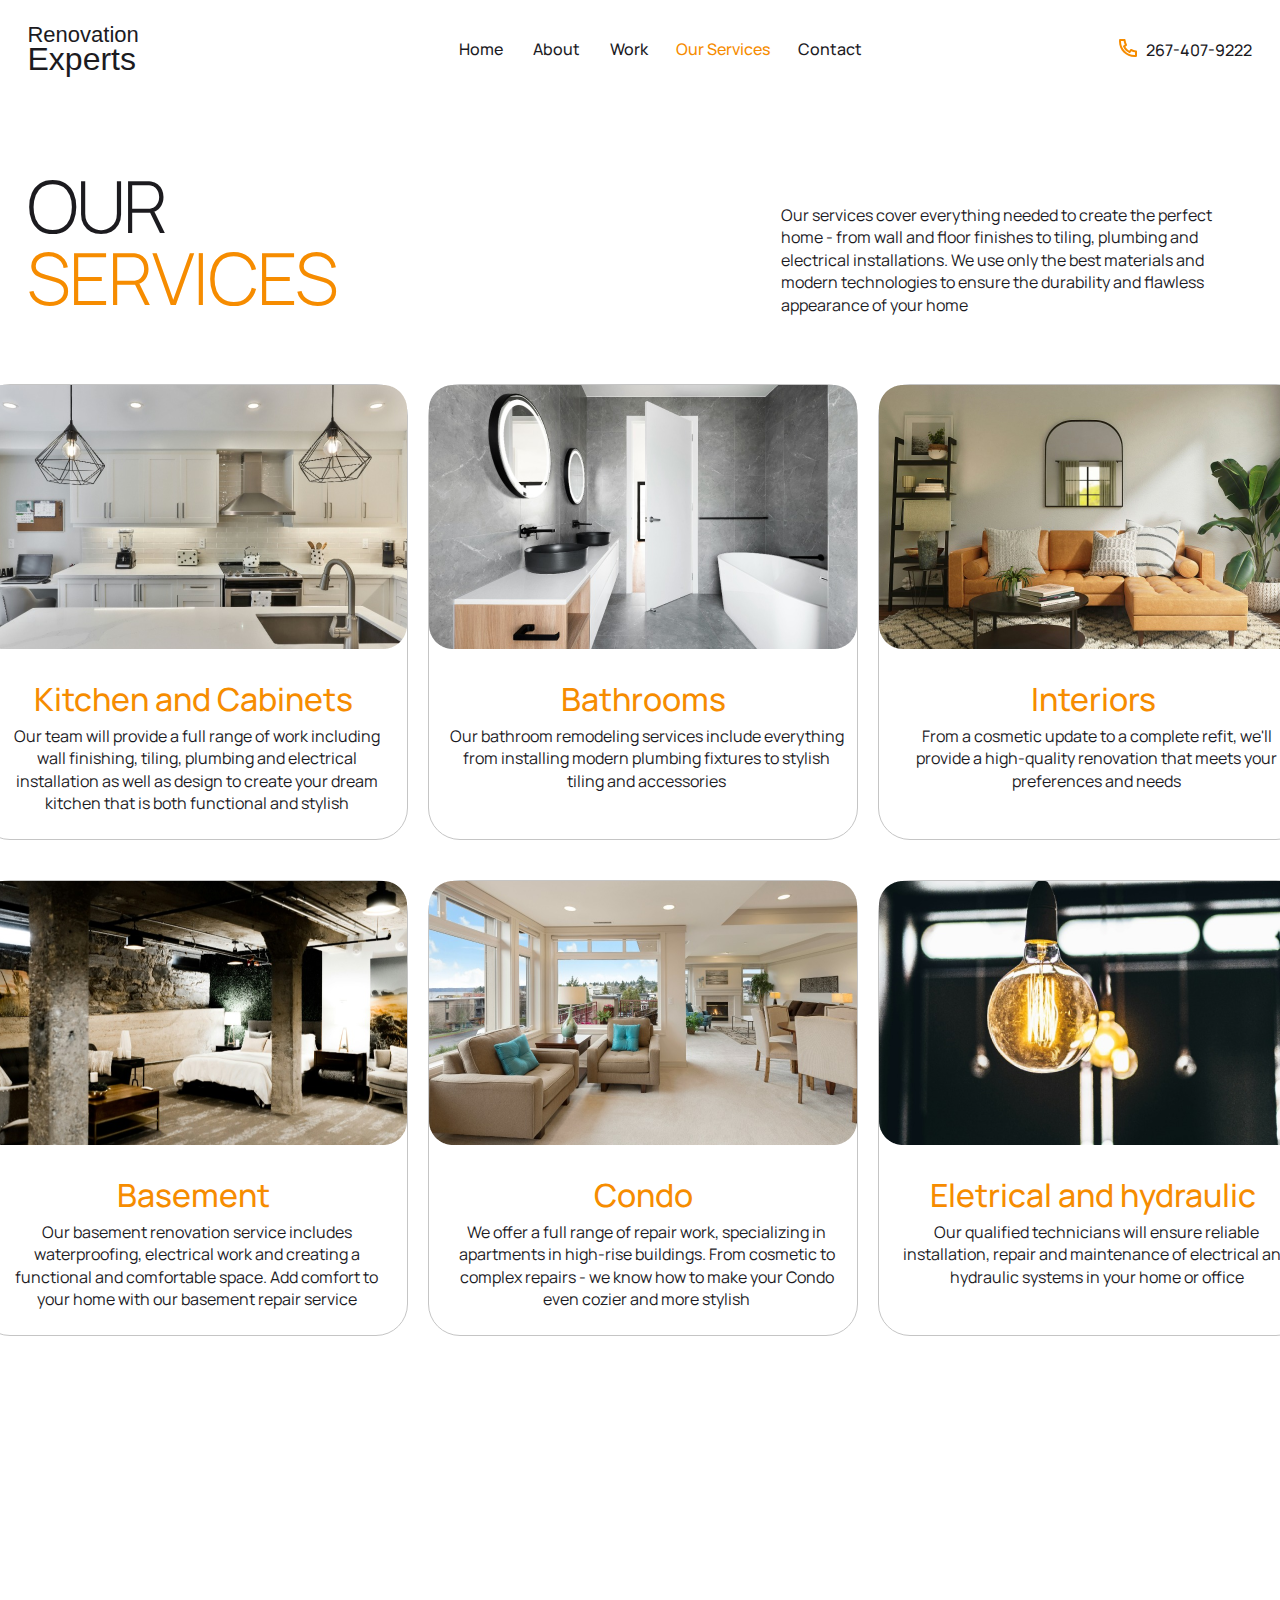
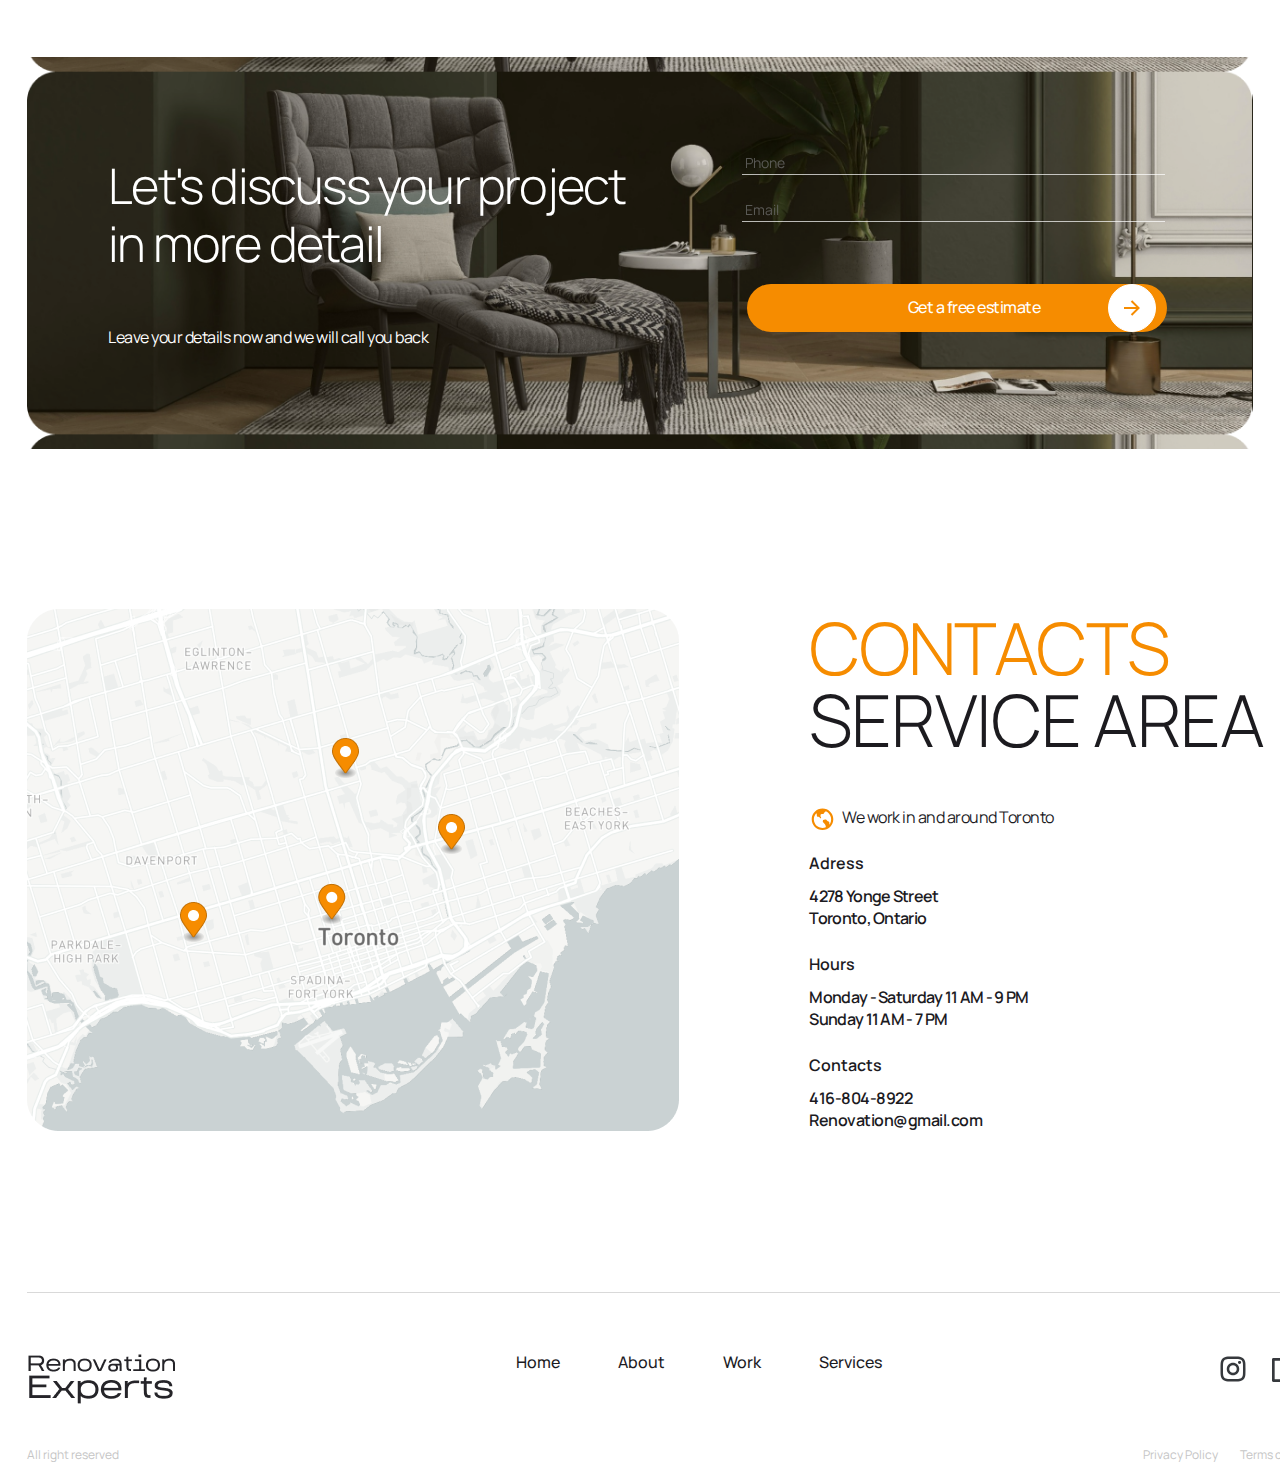
==== commit da34b58c: "fix:services.html" ====
--- a/service.html
+++ b/service.html
@@ -150,7 +150,7 @@
 				<nav>
 					<ul class="footer-nav">
 						<li class="burger_link">
-							<a href="./index.html" class="active">Home</a>
+							<a href="./index.html" class="foo-home">Home</a>
 						</li>
 						<li class="burger_link"><a href="./index.html#About">About</a></li>
 						<li class="burger_link"><a href="./index.html#Work">Work</a></li>
--- a/styles/service.css
+++ b/styles/service.css
@@ -85,6 +85,9 @@
     margin: 30px 20px 20px;
 }
 
+.foo-home {
+    color: #1C1B1F;
+}
 
 
 
@@ -95,3 +98,4 @@
 
 
 
+
